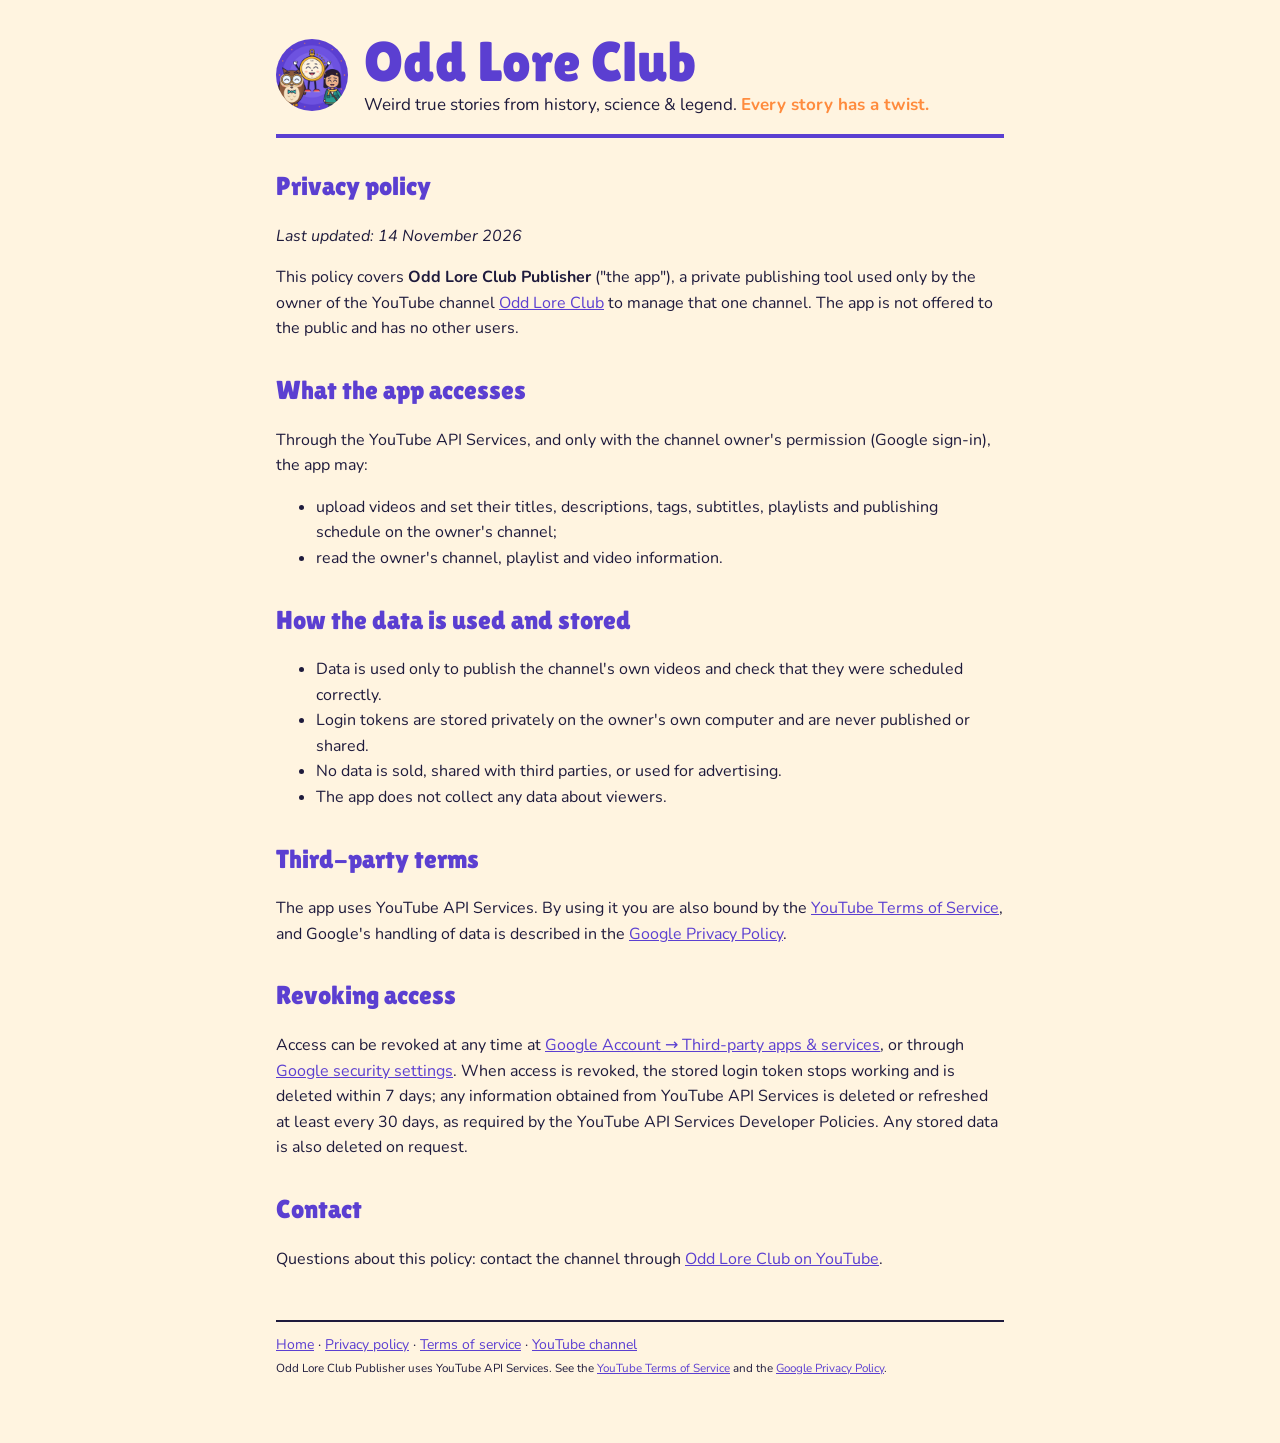
==== privacy.html @ 2c6533d9 "Odd Lore Club site: home, privacy, terms Co-Authored-By: Claude Opus 5.5 <noreply@anthropic.com>" ====
<!doctype html><html lang="en"><head><meta charset="utf-8"><meta name="viewport" content="width=device-width,initial-scale=1"><title>Privacy policy · Odd Lore Club</title><link rel="preconnect" href="https://fonts.googleapis.com"><link href="https://fonts.googleapis.com/css2?family=Lilita+One&family=Nunito:wght@400;700;800&display=swap" rel="stylesheet"><link rel="icon" href="favicon.png"><link rel="stylesheet" href="style.css"></head>
<body><div class="wrap"><header><img src="favicon.png" alt="" width="72" height="72"><div><h1 class="mast"><a href="index.html">Odd Lore Club</a></h1><div class="tag">Weird true stories from history, science &amp; legend. <b>Every story has a twist.</b></div></div></header>
<h2>Privacy policy</h2>
<p><em>Last updated: 14 November 2026</em></p>
<p>This policy covers <strong>Odd Lore Club Publisher</strong> ("the app"), a private publishing tool used only by the owner of the YouTube channel <a href="https://www.youtube.com/@oddloreclub">Odd Lore Club</a> to manage that one channel. The app is not offered to the public and has no other users.</p>
<h2>What the app accesses</h2>
<p>Through the YouTube API Services, and only with the channel owner's permission (Google sign-in), the app may:</p>
<ul>
<li>upload videos and set their titles, descriptions, tags, subtitles, playlists and publishing schedule on the owner's channel;</li>
<li>read the owner's channel, playlist and video information.</li>
</ul>
<h2>How the data is used and stored</h2>
<ul>
<li>Data is used only to publish the channel's own videos and check that they were scheduled correctly.</li>
<li>Login tokens are stored privately on the owner's own computer and are never published or shared.</li>
<li>No data is sold, shared with third parties, or used for advertising.</li>
<li>The app does not collect any data about viewers.</li>
</ul>
<h2>Third-party terms</h2>
<p>The app uses YouTube API Services. By using it you are also bound by the <a href="https://www.youtube.com/t/terms">YouTube Terms of Service</a>, and Google's handling of data is described in the <a href="https://policies.google.com/privacy">Google Privacy Policy</a>.</p>
<h2>Revoking access</h2>
<p>Access can be revoked at any time at <a href="https://myaccount.google.com/permissions">Google Account → Third-party apps &amp; services</a>, or through <a href="https://security.google.com/settings/security/permissions">Google security settings</a>. When access is revoked, the stored login token stops working and is deleted within 7 days; any information obtained from YouTube API Services is deleted or refreshed at least every 30 days, as required by the YouTube API Services Developer Policies. Any stored data is also deleted on request.</p>
<h2>Contact</h2>
<p>Questions about this policy: contact the channel through <a href="https://www.youtube.com/@oddloreclub/about">Odd Lore Club on YouTube</a>.</p>
<footer><a href="index.html">Home</a> · <a href="privacy.html">Privacy policy</a> · <a href="terms.html">Terms of service</a> · <a href="https://www.youtube.com/@oddloreclub">YouTube channel</a><br><small>Odd Lore Club Publisher uses YouTube API Services. See the <a href="https://www.youtube.com/t/terms">YouTube Terms of Service</a> and the <a href="https://policies.google.com/privacy">Google Privacy Policy</a>.</small></footer></div></body></html>
---- style.css ----
:root{--cream:#FFF4E0;--ink:#1E1A3C;--violet:#5B3FD1;--tang:#FF8B3D}
*{box-sizing:border-box}
body{margin:0;background:var(--cream);color:var(--ink);font-family:'Nunito',system-ui,sans-serif;line-height:1.6}
.wrap{max-width:760px;margin:0 auto;padding:32px 16px 64px}
header{display:flex;gap:16px;align-items:center;border-bottom:4px solid var(--violet);padding-bottom:16px;margin-bottom:24px}
header img{border-radius:50%;flex:none}
h1.mast{font-family:'Lilita One',sans-serif;font-weight:400;font-size:clamp(34px,8vw,56px);margin:0;line-height:1.05}
h1.mast a{color:var(--violet);text-decoration:none}
.tag{font-size:17px}.tag b{color:var(--tang)}
h2{font-family:'Lilita One',sans-serif;font-weight:400;font-size:26px;color:var(--violet);margin:28px 0 8px}
a{color:var(--violet)}
.btn{display:inline-block;background:var(--tang);color:var(--ink);padding:10px 20px;border-radius:999px;text-decoration:none;font-weight:800}
footer{margin-top:48px;border-top:2px solid var(--ink);padding-top:12px;font-size:14px}
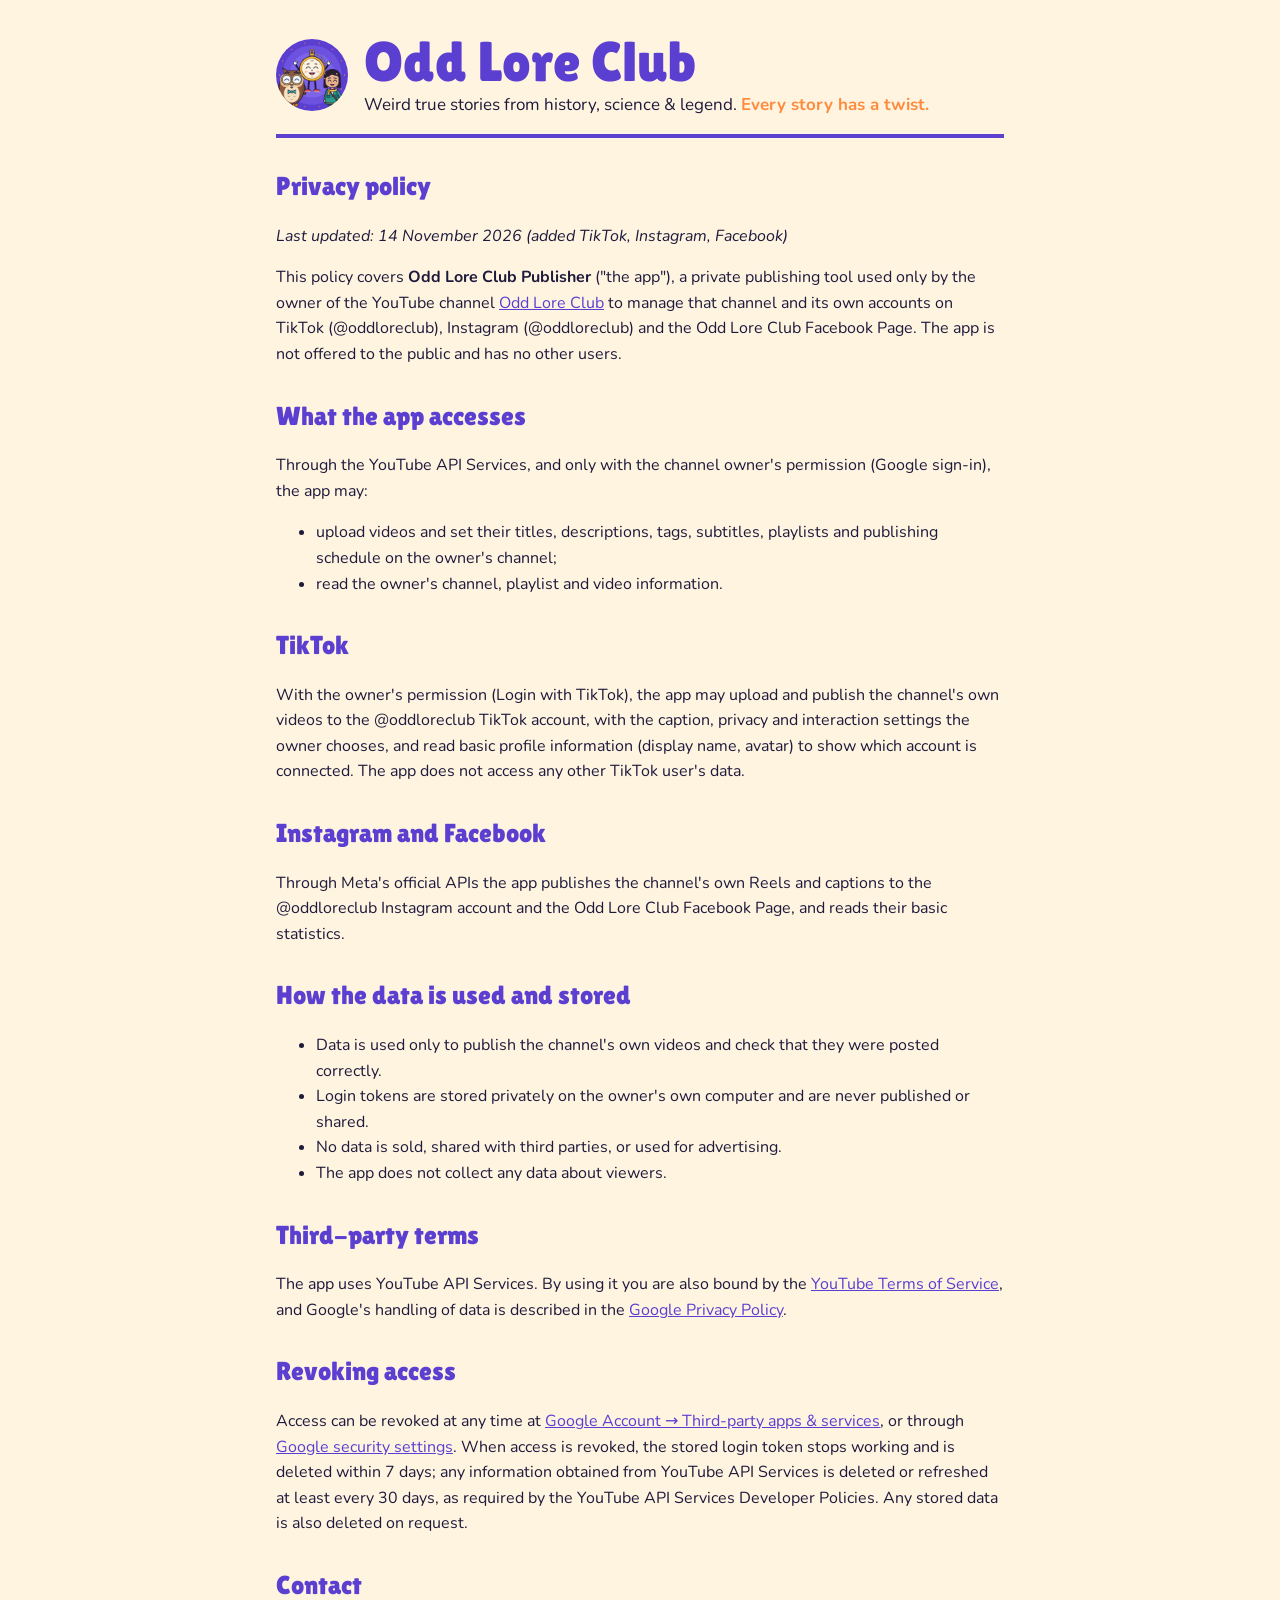
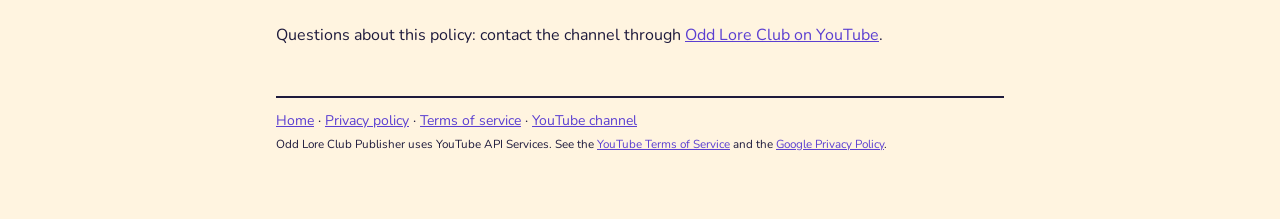
==== commit 6c190a6b: "Add TikTok, Instagram, Facebook to privacy and terms Co-Authored-By: Claude Opus 5.5 <noreply@anthro" ====
--- a/privacy.html
+++ b/privacy.html
@@ -1,17 +1,21 @@
 <!doctype html><html lang="en"><head><meta charset="utf-8"><meta name="viewport" content="width=device-width,initial-scale=1"><title>Privacy policy · Odd Lore Club</title><link rel="preconnect" href="https://fonts.googleapis.com"><link href="https://fonts.googleapis.com/css2?family=Lilita+One&family=Nunito:wght@400;700;800&display=swap" rel="stylesheet"><link rel="icon" href="favicon.png"><link rel="stylesheet" href="style.css"></head>
 <body><div class="wrap"><header><img src="favicon.png" alt="" width="72" height="72"><div><h1 class="mast"><a href="index.html">Odd Lore Club</a></h1><div class="tag">Weird true stories from history, science &amp; legend. <b>Every story has a twist.</b></div></div></header>
 <h2>Privacy policy</h2>
-<p><em>Last updated: 14 November 2026</em></p>
-<p>This policy covers <strong>Odd Lore Club Publisher</strong> ("the app"), a private publishing tool used only by the owner of the YouTube channel <a href="https://www.youtube.com/@oddloreclub">Odd Lore Club</a> to manage that one channel. The app is not offered to the public and has no other users.</p>
+<p><em>Last updated: 14 November 2026 (added TikTok, Instagram, Facebook)</em></p>
+<p>This policy covers <strong>Odd Lore Club Publisher</strong> ("the app"), a private publishing tool used only by the owner of the YouTube channel <a href="https://www.youtube.com/@oddloreclub">Odd Lore Club</a> to manage that channel and its own accounts on TikTok (@oddloreclub), Instagram (@oddloreclub) and the Odd Lore Club Facebook Page. The app is not offered to the public and has no other users.</p>
 <h2>What the app accesses</h2>
 <p>Through the YouTube API Services, and only with the channel owner's permission (Google sign-in), the app may:</p>
 <ul>
 <li>upload videos and set their titles, descriptions, tags, subtitles, playlists and publishing schedule on the owner's channel;</li>
 <li>read the owner's channel, playlist and video information.</li>
 </ul>
+<h2>TikTok</h2>
+<p>With the owner's permission (Login with TikTok), the app may upload and publish the channel's own videos to the @oddloreclub TikTok account, with the caption, privacy and interaction settings the owner chooses, and read basic profile information (display name, avatar) to show which account is connected. The app does not access any other TikTok user's data.</p>
+<h2>Instagram and Facebook</h2>
+<p>Through Meta's official APIs the app publishes the channel's own Reels and captions to the @oddloreclub Instagram account and the Odd Lore Club Facebook Page, and reads their basic statistics.</p>
 <h2>How the data is used and stored</h2>
 <ul>
-<li>Data is used only to publish the channel's own videos and check that they were scheduled correctly.</li>
+<li>Data is used only to publish the channel's own videos and check that they were posted correctly.</li>
 <li>Login tokens are stored privately on the owner's own computer and are never published or shared.</li>
 <li>No data is sold, shared with third parties, or used for advertising.</li>
 <li>The app does not collect any data about viewers.</li>
